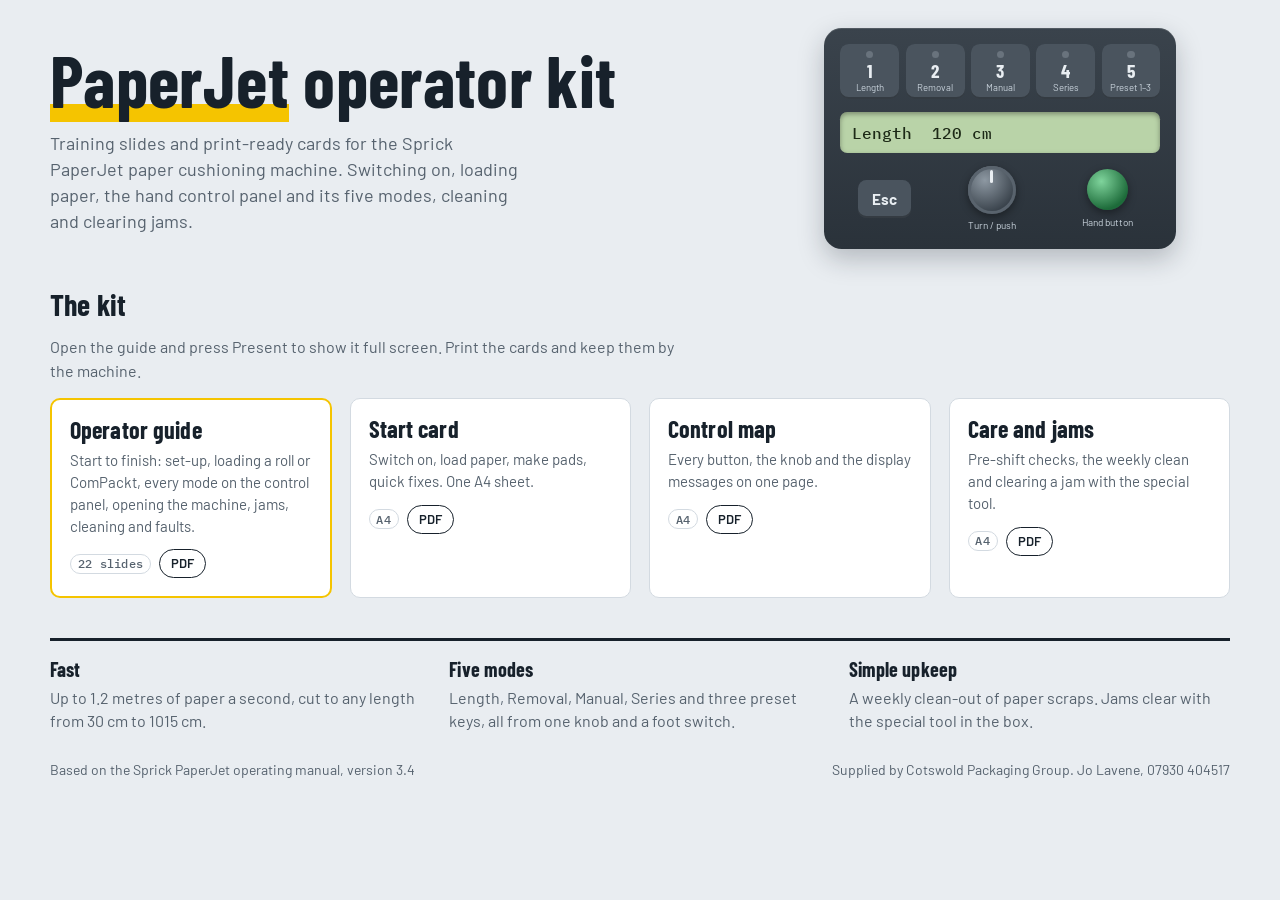
==== paperjet/index.html @ 118136af "Add PaperJet operator kit: guide deck, start card, control map, care card and PDFs Co-Authored-By: C" ====
<!doctype html>
<html lang="en-GB">
<head>
<meta charset="utf-8">
<meta name="viewport" content="width=device-width, initial-scale=1, viewport-fit=cover">
<title>PaperJet Operator Kit</title>
<meta name="description" content="Slide deck and print-ready cards for running, loading, cleaning and clearing jams on the Sprick PaperJet paper cushioning machine.">
<link rel="preconnect" href="https://fonts.googleapis.com">
<link rel="preconnect" href="https://fonts.gstatic.com" crossorigin>
<link rel="stylesheet" href="https://fonts.googleapis.com/css2?family=Barlow+Condensed:wght@600;700&family=Barlow:wght@400;500;600;700&family=IBM+Plex+Mono:wght@500&display=swap">
<link rel="stylesheet" href="assets/paperjet.css">
<style>
.hub { max-width: 1180px; margin: 0 auto; display: grid; grid-template-columns: minmax(0, 1fr); gap: 40px; padding-top: 28px; }
.hub > *, .intro > * { min-width: 0; }
.intro { display: grid; grid-template-columns: 1.2fr .8fr; gap: 32px; align-items: center; }
.intro h1 { font-size: clamp(40px, 6.4vw, 72px); }
.intro h1 span { box-shadow: inset 0 -.25em 0 var(--jet); }
.intro p { font-size: 18px; color: var(--muted); max-width: 48ch; margin-top: 14px; }
.intro .panel-pj { justify-self: center; }
.group { display: grid; gap: 16px; }
.group > h2 { font-size: 30px; }
.group > p { color: var(--muted); max-width: 70ch; }
.items { display: grid; grid-template-columns: repeat(4, minmax(0, 1fr)); gap: 18px; }
.item { display: grid; gap: 8px; align-content: start; border: 1.5px solid var(--line); border-radius: var(--r); padding: 18px; background: var(--sheet); }
.item.lead { border-color: var(--jet); border-width: 2px; }
.item h3 { font-size: 24px; }
.item h3 a { text-decoration: none; }
.item h3 a:hover { text-decoration: underline; text-underline-offset: 3px; }
.item p { color: var(--muted); font-size: 15px; }
.item .meta { display: flex; gap: 8px; flex-wrap: wrap; align-items: center; margin-top: 4px; }
.item .btn { font-size: 13px; padding: 7px 11px; }
.facts { display: grid; grid-template-columns: repeat(3, 1fr); gap: 18px; border-top: 3px solid var(--ink); padding-top: 18px; }
.facts h3 { font-size: 20px; margin-bottom: 6px; }
.facts p { color: var(--muted); }
footer.hubf { max-width: 1180px; margin: 0 auto; padding-top: 28px; color: var(--muted); font-size: 14px; display: flex; flex-wrap: wrap; gap: 8px 24px; justify-content: space-between; }
@media screen and (max-width: 900px) {
  .intro { grid-template-columns: 1fr; }
  .items { grid-template-columns: repeat(2, minmax(0, 1fr)); }
  .facts { grid-template-columns: 1fr; }
}
@media screen and (max-width: 560px) { .items { grid-template-columns: minmax(0, 1fr); } }
</style>
</head>
<body>
<main class="hub">
  <section class="intro">
    <div>
      <h1><span>PaperJet</span> operator kit</h1>
      <p>Training slides and print-ready cards for the Sprick PaperJet paper cushioning machine. Switching on, loading paper, the hand control panel and its five modes, cleaning and clearing jams.</p>
    </div>
    <div class="panel-pj" aria-label="Diagram of the PaperJet hand control panel"></div>
  </section>

  <section class="group" aria-labelledby="kit-h">
    <h2 id="kit-h">The kit</h2>
    <p>Open the guide and press Present to show it full screen. Print the cards and keep them by the machine.</p>
    <div class="items">
      <article class="item lead">
        <h3><a href="guide.html">Operator guide</a></h3>
        <p>Start to finish: set-up, loading a roll or ComPackt, every mode on the control panel, opening the machine, jams, cleaning and faults.</p>
        <div class="meta"><span class="model">22 slides</span><a class="btn pdf-link" href="pdf/paperjet-operator-guide.pdf">PDF</a></div>
      </article>
      <article class="item">
        <h3><a href="start-card.html">Start card</a></h3>
        <p>Switch on, load paper, make pads, quick fixes. One A4 sheet.</p>
        <div class="meta"><span class="model">A4</span><a class="btn pdf-link" href="pdf/paperjet-start-card.pdf">PDF</a></div>
      </article>
      <article class="item">
        <h3><a href="control-card.html">Control map</a></h3>
        <p>Every button, the knob and the display messages on one page.</p>
        <div class="meta"><span class="model">A4</span><a class="btn pdf-link" href="pdf/paperjet-control-map.pdf">PDF</a></div>
      </article>
      <article class="item">
        <h3><a href="maintenance-card.html">Care and jams</a></h3>
        <p>Pre-shift checks, the weekly clean and clearing a jam with the special tool.</p>
        <div class="meta"><span class="model">A4</span><a class="btn pdf-link" href="pdf/paperjet-maintenance-card.pdf">PDF</a></div>
      </article>
    </div>
  </section>

  <section class="facts">
    <div><h3>Fast</h3><p>Up to 1.2 metres of paper a second, cut to any length from 30 cm to 1015 cm.</p></div>
    <div><h3>Five modes</h3><p>Length, Removal, Manual, Series and three preset keys, all from one knob and a foot switch.</p></div>
    <div><h3>Simple upkeep</h3><p>A weekly clean-out of paper scraps. Jams clear with the special tool in the box.</p></div>
  </section>
</main>
<footer class="hubf">
  <span>Based on the Sprick PaperJet operating manual, version 3.4</span>
  <span>Supplied by Cotswold Packaging Group. Jo Lavene, 07930 404517</span>
</footer>
<script src="assets/paperjet.js"></script>
</body>
</html>
---- paperjet/assets/paperjet.css ----
/* PaperJet operator kit. Same system as the BP555 kit: decks are 16:9 boards, cards are A4 sheets.
   Graphite neutrals with one signal yellow, taken from the PaperJet's own housing colour.
   Controls are written as inline keycaps (<kbd>) and the hand control panel is drawn as a labelled diagram. */
:root {
  --bg: #e9edf1;
  --sheet: #ffffff;
  --ink: #17212b;
  --muted: #56626e;
  --line: #d3dae1;
  --tint: #f2f5f8;
  --accent: #23384f;
  --accent-ink: #ffffff;
  --warn: #8a4b00;
  --warn-bg: #fff4dc;
  --warn-line: #e8b54a;
  --good: #1d6b3a;
  --plate: #ffffff;
  --focus: #0b63ce;

  --display: "Barlow Condensed", "Arial Narrow", "Roboto Condensed", sans-serif;
  --body: "Barlow", "Segoe UI", "Helvetica Neue", Arial, sans-serif;
  --mono: "IBM Plex Mono", ui-monospace, "SFMono-Regular", Consolas, monospace;

  --r: 10px;
  color-scheme: light;
}
@media (prefers-color-scheme: dark) {
  :root:not([data-theme="light"]) {
    --bg: #0e1318; --sheet: #161e26; --ink: #e6ebf0; --muted: #9aa7b3; --line: #2b3742; --tint: #1c2630;
    --accent: #c9d6e3; --accent-ink: #0e1318; --warn: #ffcf7a; --warn-bg: #2d2412; --warn-line: #7a5a1c;
    --good: #7fd49c; --focus: #6cb0ff; color-scheme: dark;
  }
}
:root[data-theme="dark"] {
  --bg: #0e1318; --sheet: #161e26; --ink: #e6ebf0; --muted: #9aa7b3; --line: #2b3742; --tint: #1c2630;
  --accent: #c9d6e3; --accent-ink: #0e1318; --warn: #ffcf7a; --warn-bg: #2d2412; --warn-line: #7a5a1c;
  --good: #7fd49c; --focus: #6cb0ff; color-scheme: dark;
}

* { box-sizing: border-box; }
html { -webkit-text-size-adjust: 100%; }
body {
  margin: 0; background: var(--bg); color: var(--ink);
  font-family: var(--body); font-size: 16px; line-height: 1.45;
  padding-inline: 16px; padding-block: 0 48px;
}
img { max-width: 100%; height: auto; display: block; }
a { color: inherit; }
:focus-visible { outline: 3px solid var(--focus); outline-offset: 2px; }
h1, h2, h3 { font-family: var(--display); font-weight: 700; line-height: 1.02; letter-spacing: .005em; margin: 0; text-wrap: balance; }
p { margin: 0; }
.ms { font-family: "Material Symbols Outlined"; font-weight: 500; font-style: normal; font-size: 1.15em; line-height: 1; display: inline-block; vertical-align: -.2em; font-feature-settings: "liga"; -webkit-font-smoothing: antialiased; }

/* ---------- top bar shared by every page ---------- */
.bar {
  max-width: 1280px; margin: 0 auto; padding-block: 18px 14px;
  display: flex; flex-wrap: wrap; gap: 10px 20px; align-items: center; justify-content: space-between;
}
.bar a.home { font-family: var(--display); font-weight: 700; font-size: 20px; text-decoration: none; letter-spacing: .02em; }
.bar .actions { display: flex; gap: 8px; flex-wrap: wrap; }
.btn {
  font: 600 15px/1 var(--body); border: 1.5px solid var(--ink); background: transparent; color: var(--ink);
  padding: 9px 14px; border-radius: 999px; cursor: pointer; text-decoration: none; display: inline-flex; gap: 6px; align-items: center; white-space: nowrap;
}
.btn.solid { background: var(--accent); border-color: var(--accent); color: var(--accent-ink); }
.btn:active { transform: translateY(1px); }

/* ---------- keycaps (one source of colour, taken from the manual's Figure 25) ---------- */
kbd, .k {
  --kb: #565353; --kf: #ffffff;
  display: inline-flex; align-items: center; justify-content: center; flex-direction: column;
  min-width: 2.35em; height: 1.65em; padding: 0 .5em; border-radius: 999px;
  background: var(--kb); color: var(--kf);
  font: 700 1em/1 var(--display); letter-spacing: .02em; white-space: nowrap; vertical-align: middle;
  box-shadow: inset 0 -2px 0 rgb(0 0 0 / .22), 0 0 0 1px rgb(0 0 0 / .18);
}
p kbd, dd kbd, li kbd, td kbd { font-size: .86em; height: 1.55em; }
.big-key kbd { font-size: 1em; }
.sr { position: absolute; width: 1px; height: 1px; overflow: hidden; clip: rect(0 0 0 0); white-space: nowrap; }

.seq { display: inline-flex; flex-wrap: wrap; gap: .3em; align-items: center; vertical-align: middle; }
.seq .then { color: var(--muted); font-size: .8em; font-family: var(--body); }


/* ---------- figures from the manual: always on a white plate so the line art reads in dark mode ---------- */
.plate { background: var(--plate); border-radius: var(--r); padding: .8em; border: 1px solid var(--line); }
.plate img { margin: 0 auto; }
.cap { font-size: .72em; color: var(--muted); margin-top: .4em; }
.plate .cap { color: #56626e; }

/* ---------- notes ---------- */
.warn { background: var(--warn-bg); border-left: 5px solid var(--warn-line); color: var(--ink); padding: .65em .9em; border-radius: 0 8px 8px 0; }
.warn strong { color: var(--warn); }
.note { background: var(--tint); padding: .65em .9em; border-radius: 8px; }
.model { font: 500 .72em/1 var(--mono); letter-spacing: .02em; color: var(--muted); border: 1px solid var(--line); border-radius: 999px; padding: .3em .6em; white-space: nowrap; display: inline-block; }

/* ================= DECKS ================= */
.deck { max-width: 1280px; margin: 0 auto; display: grid; gap: 28px; }
.slide {
  container-type: inline-size; container-name: slide;
  background: var(--sheet); border-radius: 14px; overflow: hidden;
  box-shadow: 0 1px 0 var(--line), 0 10px 30px rgb(23 33 43 / .10);
  aspect-ratio: 16 / 9; position: relative;
}
.s {
  font-size: max(15px, 1.72cqw); height: 100%;
  padding: 4.2cqw 5cqw 5.4cqw; display: grid; grid-template-rows: auto 1fr; gap: 2.2cqw;
}
.s > h2 { font-size: 2.35em; }
.s .lede { font-size: 1.12em; color: var(--muted); max-width: 52ch; }
.s-body { min-height: 0; display: grid; gap: 1.6em; align-content: start; }
.cols { display: grid; grid-template-columns: 1fr 1fr; gap: 3cqw; align-items: start; min-height: 0; }
.cols.fig-left { grid-template-columns: 1.05fr 1fr; }
.cols.wide-right { grid-template-columns: .8fr 1.2fr; }
.cols.three { grid-template-columns: repeat(3, 1fr); }
.cols > * { min-width: 0; }
.cols { min-height: auto; }
.s-foot {
  position: absolute; left: 5cqw; right: 5cqw; bottom: 1.8cqw; display: flex; justify-content: space-between; gap: 1em;
  font-size: max(11px, 1.05cqw); color: var(--muted);
}

/* numbered steps: used only where the order matters */
ol.steps { list-style: none; margin: 0; padding: 0; display: grid; gap: .6em; counter-reset: st; }
ol.steps > li { counter-increment: st; position: relative; padding-left: 2.3em; min-height: 1.7em; }
ol.steps > li::before {
  content: counter(st); position: absolute; left: 0; top: -.05em; font: 700 .95em/1.75em var(--display); width: 1.75em; height: 1.75em; text-align: center;
  border-radius: 50%; background: var(--accent); color: var(--accent-ink);
}
ol.steps li .seq { margin-top: .15em; }
ul.ticks { list-style: none; margin: 0; padding: 0; display: grid; gap: .45em; }
ul.ticks li { padding-left: 1.4em; position: relative; }
ul.ticks li::before { content: ""; position: absolute; left: .2em; top: .55em; width: .5em; height: .5em; border-radius: 2px; background: var(--accent); }

/* cover */
.s.cover { grid-template-rows: 1fr; grid-template-columns: 1.1fr .9fr; align-items: center; gap: 4cqw; padding-bottom: 6cqw; }
.cover h1 { font-size: 4.1em; }
.cover .lede { margin-top: .8em; font-size: 1.2em; }
.cover .who { margin-top: 2.2em; font-size: .9em; color: var(--muted); }
.cover .who strong { color: var(--ink); }
.cover img { width: 100%; filter: drop-shadow(0 18px 24px rgb(23 33 43 / .22)); }

/* control spec rows inside a slide */
dl.spec { margin: 0; display: grid; grid-template-columns: max-content 1fr; gap: .55em 1.2em; }
dl.spec dt { font-family: var(--display); font-weight: 600; text-transform: uppercase; letter-spacing: .06em; font-size: .78em; color: var(--muted); padding-top: .2em; }
dl.spec dd { margin: 0; }
.big-key { font-size: 2.1em; }
.vs { display: grid; grid-template-columns: 1fr 1fr; gap: 1em; }
.vs > div { border: 1.5px solid var(--line); border-radius: var(--r); padding: .8em 1em; display: grid; gap: .35em; align-content: start; }
.vs h3 { font-size: 1.15em; }

/* examples table */
.ex { width: 100%; border-collapse: collapse; font-variant-numeric: tabular-nums; }
.ex th { text-align: left; font: 600 .78em/1.2 var(--display); text-transform: uppercase; letter-spacing: .06em; color: var(--muted); padding: 0 0 .5em; }
.ex td { padding: .45em 0; vertical-align: middle; }
.ex tr + tr td { border-top: 1px solid var(--line); }
.ex td.res { font-family: var(--display); font-weight: 700; font-size: 1.25em; white-space: nowrap; }
.ex td.res small { font-family: var(--body); font-weight: 500; font-size: .62em; color: var(--muted); margin-left: .3em; }

.lookup { width: 100%; border-collapse: collapse; font-size: .82em; }
.lookup td, .lookup th { padding: .38em .6em .38em 0; text-align: left; vertical-align: middle; }
.lookup th { font: 600 .9em/1.2 var(--display); text-transform: uppercase; letter-spacing: .06em; color: var(--muted); }
.lookup tbody tr:nth-child(odd) td { background: var(--tint); }
.lookup td:first-child { padding-left: .6em; border-radius: 6px 0 0 6px; white-space: nowrap; }
.lookup td:last-child { border-radius: 0 6px 6px 0; }

@container slide (max-width: 760px) {
  .s { padding: 22px 20px 52px; gap: 18px; }
  .s > h2 { font-size: 1.9em; }
  .cols, .cols.fig-left, .cols.wide-right, .cols.three, .vs { grid-template-columns: 1fr; }
  .s.cover { grid-template-columns: 1fr; }
  .cover h1 { font-size: 2.6em; }
  .s-foot { left: 20px; right: 20px; bottom: 14px; }
}
@media screen and (max-width: 760px) {
  .slide { aspect-ratio: auto; }
}

/* present mode: one slide fills the screen, arrows to move */
body.presenting { overflow: hidden; background: #0b0f13; }
body.presenting .bar, body.presenting .slide:not(.current), body.presenting .deck-intro { display: none; }
body.presenting .deck { position: fixed; inset: 0; place-content: center; max-width: none; z-index: 10; }
body.presenting .slide.current { width: min(100vw, calc(100vh * 16 / 9)); border-radius: 0; aspect-ratio: 16 / 9; }
.present-hint { position: fixed; bottom: calc(10px + env(safe-area-inset-bottom, 0px)); left: 50%; transform: translateX(-50%); z-index: 11; color: #c9d6e3; font-size: 13px; background: rgb(0 0 0 / .55); padding: 6px 12px; border-radius: 999px; display: none; }
body.presenting .present-hint { display: block; }

.deck-intro { max-width: 1280px; margin: 0 auto 18px; display: grid; gap: 6px; }
.deck-intro h1 { font-size: clamp(30px, 5vw, 46px); }
.deck-intro p { color: var(--muted); max-width: 70ch; }

/* ================= A4 CARDS ================= */
.sheet {
  background: var(--sheet); margin: 0 auto; border-radius: 6px; box-shadow: 0 10px 30px rgb(23 33 43 / .12);
  width: 794px; min-height: 1123px; padding: 34px 38px 30px; font-size: 13.5px; line-height: 1.38;
  display: grid; grid-template-rows: auto 1fr auto; gap: 18px;
}
.sheet.landscape { width: 1123px; min-height: 794px; }
.sheet header.sh { display: flex; justify-content: space-between; align-items: end; gap: 20px; border-bottom: 3px solid var(--ink); padding-bottom: 10px; }
.sheet header.sh h1 { font-size: 40px; }
.sheet header.sh p { color: var(--muted); max-width: 46ch; text-align: right; font-size: 12.5px; }
.sheet footer.sf { display: flex; justify-content: space-between; gap: 16px; flex-wrap: wrap; font-size: 11px; color: var(--muted); border-top: 1px solid var(--line); padding-top: 8px; }
.sheet h2 { font-size: 22px; }
.sheet h3 { font-size: 17px; }
.sheet kbd { font-size: 14px; }

@media screen and (max-width: 1160px) { .sheet.landscape { width: 100%; min-height: 0; } }
@media screen and (max-width: 830px) {
  .sheet { width: 100%; min-height: 0; padding: 22px 18px; font-size: 15px; }
  .sheet header.sh { flex-direction: column; align-items: start; }
  .sheet header.sh p { text-align: left; }
}

/* ================= PRINT ================= */
@media print {
  :root, :root[data-theme="dark"] {
    --bg: #fff; --sheet: #fff; --ink: #17212b; --muted: #56626e; --line: #d3dae1; --tint: #f2f5f8; --accent: #23384f; --accent-ink: #fff;
    --warn: #8a4b00; --warn-bg: #fff4dc; --warn-line: #e8b54a; color-scheme: light;
  }
  * { -webkit-print-color-adjust: exact; print-color-adjust: exact; }
  body { padding: 0; background: #fff; }
  .bar, .deck-intro, .present-hint, .screen-only { display: none !important; }
  .deck { display: block; max-width: none; }
  .slide { width: 13.333in; height: 7.5in; aspect-ratio: auto; border-radius: 0; box-shadow: none; break-after: page; break-inside: avoid; }
  .sheet { box-shadow: none; border-radius: 0; margin: 0; width: 210mm; height: 296.5mm; min-height: 0; overflow: hidden; }
  .sheet.landscape { width: 297mm; height: 209.5mm; min-height: 0; }
}

/* figure height limits inside slides, so tall drawings never push a slide past 16:9 */
.slide .plate img { max-height: 36cqw; width: auto; }
.slide .plate.h30 img { max-height: 30cqw; }
.slide .plate.h24 img { max-height: 24cqw; }
.slide .plate.h20 img { max-height: 20cqw; }
@container slide (max-width: 760px) { .slide .plate img, .slide .plate[class*="h"] img { max-height: none; width: 100%; } }

/* numbered pins on the product photo */
.photo-map { position: relative; max-width: 100%; }
.photo-map img { width: 100%; }
.pin {
  position: absolute; transform: translate(-50%, -50%); min-width: 1.7em; height: 1.7em; padding: 0 .35em; border-radius: 999px;
  background: #17212b; color: #fff; font: 700 .85em/1.7em var(--body); text-align: center;
  box-shadow: 0 0 0 3px #fff, 0 4px 10px rgb(0 0 0 / .3);
}
.pin.hot { background: #e0262b; }
.keyset { display: grid; grid-template-columns: repeat(7, max-content); gap: .5em; font-size: 1.5em; }
.slide .photo-map { max-width: 34cqw; }
@container slide (max-width: 760px) { .slide .photo-map { max-width: 100%; } .keyset { grid-template-columns: repeat(4, max-content); } }

/* ---------- PaperJet additions ---------- */
:root { --jet: #f5c400; --jet-ink: #17212b; }
kbd { --kb: #2a333c; --kf: #fff; min-width: 0; padding: 0 .65em; font-family: var(--body); font-weight: 700; font-size: .82em; letter-spacing: .01em; }
kbd.y { --kb: var(--jet); --kf: var(--jet-ink); }
kbd.red { --kb: #c4122e; }

/* hand control panel diagram (layout after manual Fig. 64; not a photo) */
.panel-pj {
  font-size: 16px; display: inline-grid; gap: .8em; padding: 1em; border-radius: 1.1em; width: 22em; max-width: 100%;
  background: linear-gradient(#3a434c, #2a323a); color: #e9eef2;
  box-shadow: inset 0 1px 0 rgb(255 255 255 / .12), 0 10px 26px rgb(23 33 43 / .25);
}
.panel-pj .pp { position: relative; }
.pp-modes { display: grid; grid-template-columns: repeat(5, 1fr); gap: .4em; }
.pp-mode { display: grid; justify-items: center; gap: .15em; padding: .45em .15em .4em; border-radius: .55em; background: #4a545e; box-shadow: inset 0 -2px 0 rgb(0 0 0 / .3); text-align: center; }
.pp-mode b { font: 700 1.2em/1 var(--display); }
.pp-mode small { font-size: .6em; line-height: 1.1; color: #c9d3dc; }
.pp-mode .led { width: .45em; height: .45em; border-radius: 50%; background: #69737d; }
.pp-display { display: block; border-radius: .45em; padding: .55em .7em; background: #b9d3a8; box-shadow: inset 0 2px 5px rgb(0 0 0 / .35); }
.pp-display .lcd { font: 500 1em/1.2 var(--mono); color: #1d2a17; white-space: nowrap; }
.pp-controls { display: grid; grid-template-columns: 1fr 1.2fr 1.2fr; gap: .6em; align-items: center; justify-items: center; }
.pp-esc { font: 700 .95em/1 var(--body); background: #4a545e; padding: .75em .9em; border-radius: .55em; box-shadow: inset 0 -2px 0 rgb(0 0 0 / .3); }
.pp-knob, .pp-hand { display: grid; justify-items: center; gap: .3em; }
.pp-knob small, .pp-hand small { font-size: .62em; color: #c9d3dc; }
.pp-knob .dial { width: 3em; height: 3em; border-radius: 50%; background: radial-gradient(circle at 35% 30%, #8d98a2, #3a434c 70%); box-shadow: 0 3px 8px rgb(0 0 0 / .4), inset 0 0 0 3px #59636d; position: relative; }
.pp-knob .dial::after { content: ""; position: absolute; left: 50%; top: .3em; width: .2em; height: .8em; margin-left: -.1em; border-radius: 2px; background: #e9eef2; }
.pp-hand .go { width: 2.6em; height: 2.6em; border-radius: 50%; background: radial-gradient(circle at 35% 30%, #7fd49c, #1d6b3a 72%); box-shadow: 0 3px 8px rgb(0 0 0 / .4); }
.panel-pj.dim .pp:not(.on) { opacity: .3; }
.panel-pj .pp.on { outline: 3px solid var(--jet); outline-offset: 3px; border-radius: .6em; }
.panel-pj .badge {
  position: absolute; right: -.55em; top: -.6em; min-width: 1.5em; height: 1.5em; padding: 0 .3em; border-radius: 999px; z-index: 1;
  background: var(--jet); color: var(--jet-ink); font: 700 .75em/1.5em var(--body); text-align: center; box-shadow: 0 0 0 2px #2a323a;
}
.slide .panel-pj { font-size: max(11px, 1.45cqw); }
@container slide (max-width: 760px) { .slide .panel-pj { font-size: 14px; } }

/* yellow accent on step numbers, to tie the kit to the machine */
.s.cover h1 span, .sheet header.sh h1 span { color: inherit; box-shadow: inset 0 -.28em 0 var(--jet); }
.callout { border: 2px solid var(--jet); border-radius: var(--r); padding: .7em .9em; }
.parts { counter-reset: pt; list-style: none; margin: 0; padding: 0; display: grid; grid-template-columns: 1fr 1fr; gap: .35em 1.4em; }
.parts li { counter-increment: pt; position: relative; padding-left: 2em; }
.parts li::before { content: counter(pt); position: absolute; left: 0; top: .05em; width: 1.5em; height: 1.5em; border-radius: 50%; background: var(--ink); color: var(--sheet); font: 700 .8em/1.5em var(--body); text-align: center; }
table.faults { width: 100%; border-collapse: collapse; font-size: .78em; }
.slide table.faults td { padding-block: .3em; }
table.faults th { text-align: left; font: 600 .9em/1.2 var(--display); text-transform: uppercase; letter-spacing: .06em; color: var(--muted); padding: 0 .6em .4em 0; }
table.faults td { padding: .4em .6em .4em 0; vertical-align: top; border-top: 1px solid var(--line); }
table.faults td:first-child { font-weight: 600; }
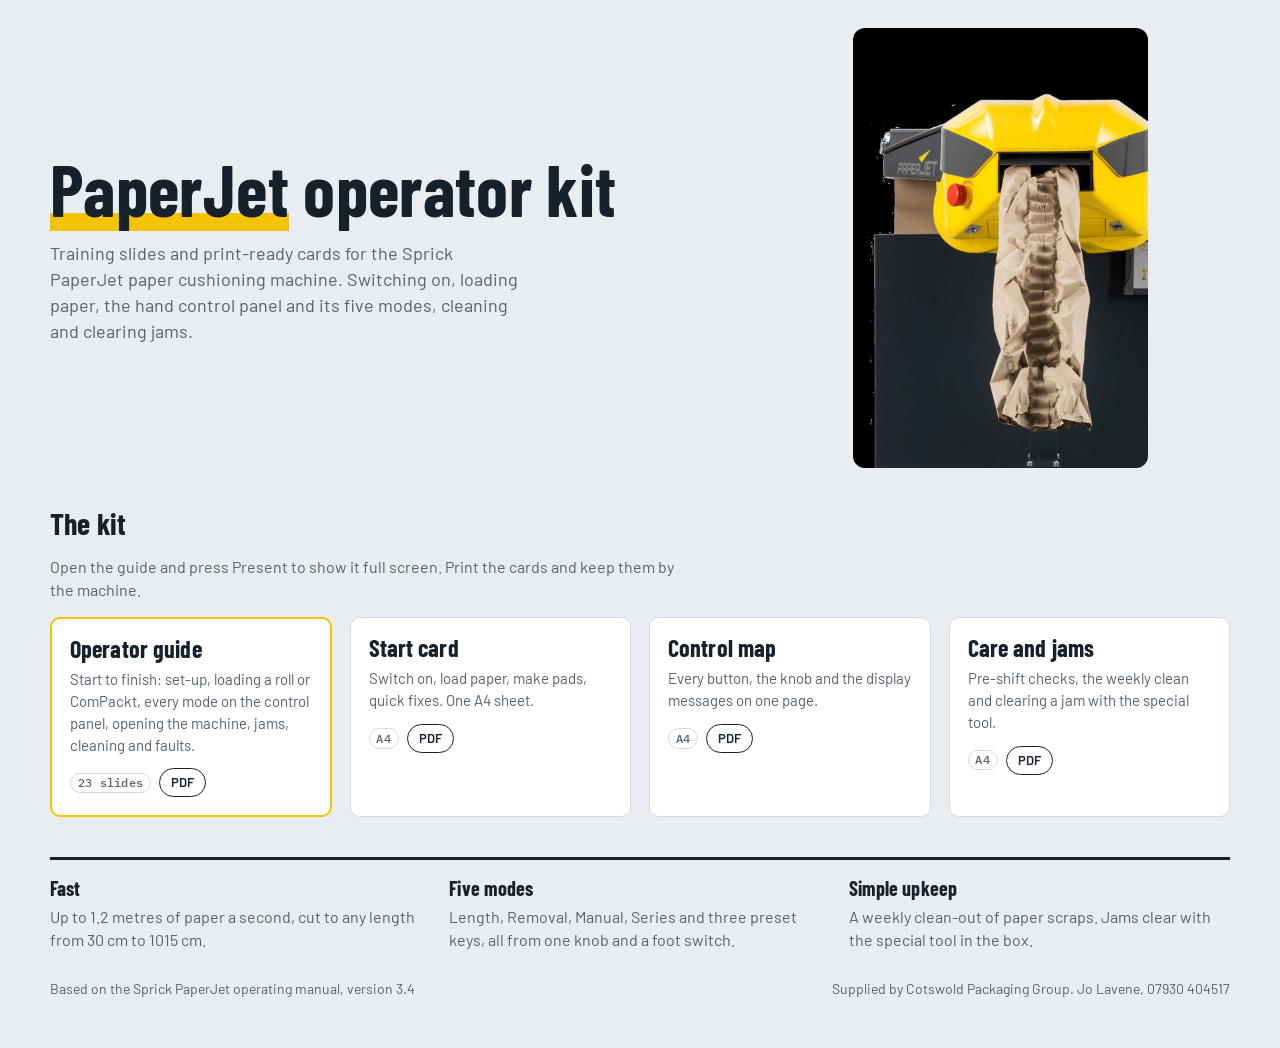
==== commit 97c95ccf: "PaperJet kit: real Sprick photos, control panel redrawn from the real unit, brochure specs Co-Author" ====
--- a/paperjet/index.html
+++ b/paperjet/index.html
@@ -48,7 +48,7 @@
       <h1><span>PaperJet</span> operator kit</h1>
       <p>Training slides and print-ready cards for the Sprick PaperJet paper cushioning machine. Switching on, loading paper, the hand control panel and its five modes, cleaning and clearing jams.</p>
     </div>
-    <div class="panel-pj" aria-label="Diagram of the PaperJet hand control panel"></div>
+    <img src="img/paperjet-front.jpg" alt="Sprick PaperJet from the front with a paper cushion coming out" style="max-height:440px;width:auto;justify-self:center;border-radius:12px">
   </section>
 
   <section class="group" aria-labelledby="kit-h">
@@ -58,7 +58,7 @@
       <article class="item lead">
         <h3><a href="guide.html">Operator guide</a></h3>
         <p>Start to finish: set-up, loading a roll or ComPackt, every mode on the control panel, opening the machine, jams, cleaning and faults.</p>
-        <div class="meta"><span class="model">22 slides</span><a class="btn pdf-link" href="pdf/paperjet-operator-guide.pdf">PDF</a></div>
+        <div class="meta"><span class="model">23 slides</span><a class="btn pdf-link" href="pdf/paperjet-operator-guide.pdf">PDF</a></div>
       </article>
       <article class="item">
         <h3><a href="start-card.html">Start card</a></h3>
--- a/paperjet/assets/paperjet.css
+++ b/paperjet/assets/paperjet.css
@@ -251,33 +251,41 @@
 kbd.y { --kb: var(--jet); --kf: var(--jet-ink); }
 kbd.red { --kb: #c4122e; }
 
-/* hand control panel diagram (layout after manual Fig. 64; not a photo) */
+/* hand control panel diagram, drawn from the real unit: light grey box, mode lights across the top */
 .panel-pj {
-  font-size: 16px; display: inline-grid; gap: .8em; padding: 1em; border-radius: 1.1em; width: 22em; max-width: 100%;
-  background: linear-gradient(#3a434c, #2a323a); color: #e9eef2;
-  box-shadow: inset 0 1px 0 rgb(255 255 255 / .12), 0 10px 26px rgb(23 33 43 / .25);
+  font-size: 16px; display: inline-grid; gap: .75em; padding: .9em 1em 1em; border-radius: .9em; width: 22em; max-width: 100%;
+  background: linear-gradient(#eef1f3, #d5dade); color: #2a333c; border: 1px solid #b9c0c6;
+  box-shadow: inset 0 1px 0 #fff, 0 10px 26px rgb(23 33 43 / .2);
 }
 .panel-pj .pp { position: relative; }
-.pp-modes { display: grid; grid-template-columns: repeat(5, 1fr); gap: .4em; }
-.pp-mode { display: grid; justify-items: center; gap: .15em; padding: .45em .15em .4em; border-radius: .55em; background: #4a545e; box-shadow: inset 0 -2px 0 rgb(0 0 0 / .3); text-align: center; }
-.pp-mode b { font: 700 1.2em/1 var(--display); }
-.pp-mode small { font-size: .6em; line-height: 1.1; color: #c9d3dc; }
-.pp-mode .led { width: .45em; height: .45em; border-radius: 50%; background: #69737d; }
-.pp-display { display: block; border-radius: .45em; padding: .55em .7em; background: #b9d3a8; box-shadow: inset 0 2px 5px rgb(0 0 0 / .35); }
+.pp-modes { display: grid; grid-template-columns: repeat(5, 1fr); gap: .3em; }
+.pp-mode { display: grid; justify-items: center; gap: .25em; padding: .2em 0; border-radius: .4em; text-align: center; }
+.pp-mode small { font-size: .6em; line-height: 1.1; color: #3e4852; font-weight: 600; }
+.pp-mode .led { width: .7em; height: .7em; border-radius: 50%; background: #d9cf9a; box-shadow: inset 0 0 0 1px #a99c55; }
+.pp-mode.lit .led { background: #ffd21f; box-shadow: 0 0 0 3px rgb(255 210 31 / .35), inset 0 0 0 1px #b38f00; }
+.pp-mid { display: grid; grid-template-columns: 1fr auto; gap: .7em; align-items: center; }
+.pp-display { display: block; border-radius: .35em; padding: .6em .7em; background: #b7d36a; box-shadow: inset 0 2px 5px rgb(0 0 0 / .35), 0 0 0 3px #6c757d; }
 .pp-display .lcd { font: 500 1em/1.2 var(--mono); color: #1d2a17; white-space: nowrap; }
+.pp-keys { display: grid; gap: .35em; }
+.pp-key, .pp-esc { display: grid; place-items: center; width: 1.9em; height: 1.9em; border-radius: 50%; background: radial-gradient(circle at 40% 35%, #c3cad0, #8c959d); box-shadow: 0 2px 3px rgb(0 0 0 / .35); }
+.pp-key i, .pp-esc i { font: 700 .72em/1 var(--body); font-style: normal; color: #17212b; }
 .pp-controls { display: grid; grid-template-columns: 1fr 1.2fr 1.2fr; gap: .6em; align-items: center; justify-items: center; }
-.pp-esc { font: 700 .95em/1 var(--body); background: #4a545e; padding: .75em .9em; border-radius: .55em; box-shadow: inset 0 -2px 0 rgb(0 0 0 / .3); }
+.pp-esc { width: 2.4em; height: 2.4em; }
 .pp-knob, .pp-hand { display: grid; justify-items: center; gap: .3em; }
-.pp-knob small, .pp-hand small { font-size: .62em; color: #c9d3dc; }
-.pp-knob .dial { width: 3em; height: 3em; border-radius: 50%; background: radial-gradient(circle at 35% 30%, #8d98a2, #3a434c 70%); box-shadow: 0 3px 8px rgb(0 0 0 / .4), inset 0 0 0 3px #59636d; position: relative; }
-.pp-knob .dial::after { content: ""; position: absolute; left: 50%; top: .3em; width: .2em; height: .8em; margin-left: -.1em; border-radius: 2px; background: #e9eef2; }
-.pp-hand .go { width: 2.6em; height: 2.6em; border-radius: 50%; background: radial-gradient(circle at 35% 30%, #7fd49c, #1d6b3a 72%); box-shadow: 0 3px 8px rgb(0 0 0 / .4); }
-.panel-pj.dim .pp:not(.on) { opacity: .3; }
-.panel-pj .pp.on { outline: 3px solid var(--jet); outline-offset: 3px; border-radius: .6em; }
+.pp-knob small, .pp-hand small { font-size: .62em; color: #3e4852; font-weight: 600; }
+.pp-knob .dial { width: 2.9em; height: 2.9em; border-radius: 50%; background: radial-gradient(circle at 35% 30%, #59616a, #15191d 70%); box-shadow: 0 3px 8px rgb(0 0 0 / .45); position: relative; }
+.pp-knob .dial::after { content: ""; position: absolute; left: 50%; top: .3em; width: .18em; height: .75em; margin-left: -.09em; border-radius: 2px; background: #d5dade; }
+.pp-hand .go { width: 2.5em; height: 2.5em; border-radius: 50%; background: radial-gradient(circle at 38% 32%, #ff8a8a, #c4122e 62%, #6f0a19); box-shadow: 0 0 0 .3em #2a333c, 0 3px 8px rgb(0 0 0 / .4); }
+.panel-pj.dim .pp:not(.on) { opacity: .35; }
+.panel-pj .pp.on { outline: 3px solid #17212b; outline-offset: 3px; border-radius: .6em; }
+.panel-pj .pp-key.on, .panel-pj .pp-esc.on { border-radius: 50%; }
 .panel-pj .badge {
-  position: absolute; right: -.55em; top: -.6em; min-width: 1.5em; height: 1.5em; padding: 0 .3em; border-radius: 999px; z-index: 1;
-  background: var(--jet); color: var(--jet-ink); font: 700 .75em/1.5em var(--body); text-align: center; box-shadow: 0 0 0 2px #2a323a;
-}
+  position: absolute; right: -.7em; top: -.7em; min-width: 1.5em; height: 1.5em; padding: 0 .3em; border-radius: 999px; z-index: 1;
+  background: #17212b; color: #ffd21f; font: 700 .72em/1.5em var(--body); text-align: center; box-shadow: 0 0 0 2px #fff;
+}
+.photo { border-radius: var(--r); overflow: hidden; background: #fff; }
+.photo img { width: 100%; height: 100%; object-fit: cover; }
+.slide .photo img { max-height: 30cqw; object-fit: contain; }
 .slide .panel-pj { font-size: max(11px, 1.45cqw); }
 @container slide (max-width: 760px) { .slide .panel-pj { font-size: 14px; } }
 
@@ -292,3 +300,4 @@
 table.faults th { text-align: left; font: 600 .9em/1.2 var(--display); text-transform: uppercase; letter-spacing: .06em; color: var(--muted); padding: 0 .6em .4em 0; }
 table.faults td { padding: .4em .6em .4em 0; vertical-align: top; border-top: 1px solid var(--line); }
 table.faults td:first-child { font-weight: 600; }
+.slide .cols.three .photo img { max-height: 21cqw; }
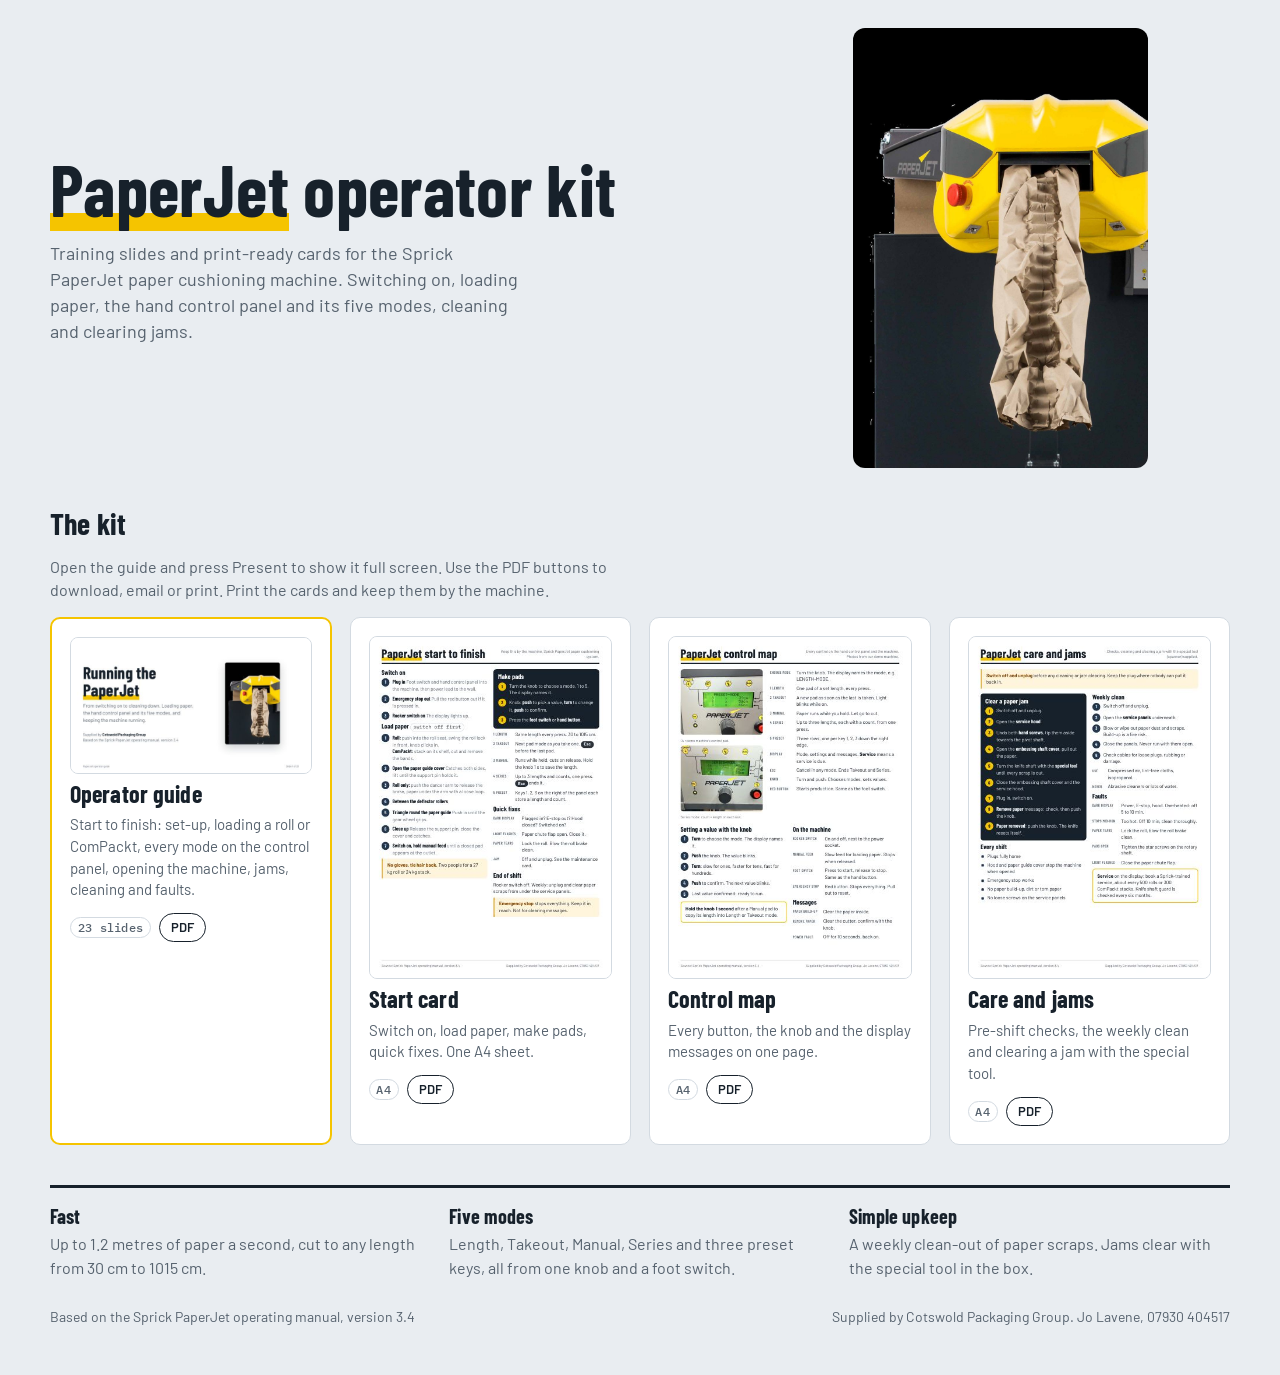
==== commit cdc16549: "PaperJet kit: real control pad photos for every mode, Takeout mode name, PDF downloads and thumbnail" ====
--- a/paperjet/index.html
+++ b/paperjet/index.html
@@ -23,6 +23,8 @@
 .items { display: grid; grid-template-columns: repeat(4, minmax(0, 1fr)); gap: 18px; }
 .item { display: grid; gap: 8px; align-content: start; border: 1.5px solid var(--line); border-radius: var(--r); padding: 18px; background: var(--sheet); }
 .item.lead { border-color: var(--jet); border-width: 2px; }
+.item a.thumb { display: block; border-radius: 8px; overflow: hidden; border: 1px solid var(--line); background: #fff; }
+.item a.thumb img { width: 100%; }
 .item h3 { font-size: 24px; }
 .item h3 a { text-decoration: none; }
 .item h3 a:hover { text-decoration: underline; text-underline-offset: 3px; }
@@ -53,24 +55,28 @@
 
   <section class="group" aria-labelledby="kit-h">
     <h2 id="kit-h">The kit</h2>
-    <p>Open the guide and press Present to show it full screen. Print the cards and keep them by the machine.</p>
+    <p>Open the guide and press Present to show it full screen. Use the PDF buttons to download, email or print. Print the cards and keep them by the machine.</p>
     <div class="items">
       <article class="item lead">
+        <a class="thumb" href="guide.html"><img src="img/thumbs/operator-guide.jpg" alt="First slide of the operator guide" loading="lazy"></a>
         <h3><a href="guide.html">Operator guide</a></h3>
         <p>Start to finish: set-up, loading a roll or ComPackt, every mode on the control panel, opening the machine, jams, cleaning and faults.</p>
         <div class="meta"><span class="model">23 slides</span><a class="btn pdf-link" href="pdf/paperjet-operator-guide.pdf">PDF</a></div>
       </article>
       <article class="item">
+        <a class="thumb" href="start-card.html"><img src="img/thumbs/start-card.jpg" alt="Start card" loading="lazy"></a>
         <h3><a href="start-card.html">Start card</a></h3>
         <p>Switch on, load paper, make pads, quick fixes. One A4 sheet.</p>
         <div class="meta"><span class="model">A4</span><a class="btn pdf-link" href="pdf/paperjet-start-card.pdf">PDF</a></div>
       </article>
       <article class="item">
+        <a class="thumb" href="control-card.html"><img src="img/thumbs/control-map.jpg" alt="Control map card" loading="lazy"></a>
         <h3><a href="control-card.html">Control map</a></h3>
         <p>Every button, the knob and the display messages on one page.</p>
         <div class="meta"><span class="model">A4</span><a class="btn pdf-link" href="pdf/paperjet-control-map.pdf">PDF</a></div>
       </article>
       <article class="item">
+        <a class="thumb" href="maintenance-card.html"><img src="img/thumbs/maintenance-card.jpg" alt="Care and jams card" loading="lazy"></a>
         <h3><a href="maintenance-card.html">Care and jams</a></h3>
         <p>Pre-shift checks, the weekly clean and clearing a jam with the special tool.</p>
         <div class="meta"><span class="model">A4</span><a class="btn pdf-link" href="pdf/paperjet-maintenance-card.pdf">PDF</a></div>
@@ -80,7 +86,7 @@
 
   <section class="facts">
     <div><h3>Fast</h3><p>Up to 1.2 metres of paper a second, cut to any length from 30 cm to 1015 cm.</p></div>
-    <div><h3>Five modes</h3><p>Length, Removal, Manual, Series and three preset keys, all from one knob and a foot switch.</p></div>
+    <div><h3>Five modes</h3><p>Length, Takeout, Manual, Series and three preset keys, all from one knob and a foot switch.</p></div>
     <div><h3>Simple upkeep</h3><p>A weekly clean-out of paper scraps. Jams clear with the special tool in the box.</p></div>
   </section>
 </main>
--- a/paperjet/assets/paperjet.css
+++ b/paperjet/assets/paperjet.css
@@ -285,7 +285,7 @@
 }
 .photo { border-radius: var(--r); overflow: hidden; background: #fff; }
 .photo img { width: 100%; height: 100%; object-fit: cover; }
-.slide .photo img { max-height: 30cqw; object-fit: contain; }
+.slide .photo img { max-height: 33cqw; object-fit: contain; }
 .slide .panel-pj { font-size: max(11px, 1.45cqw); }
 @container slide (max-width: 760px) { .slide .panel-pj { font-size: 14px; } }
 
